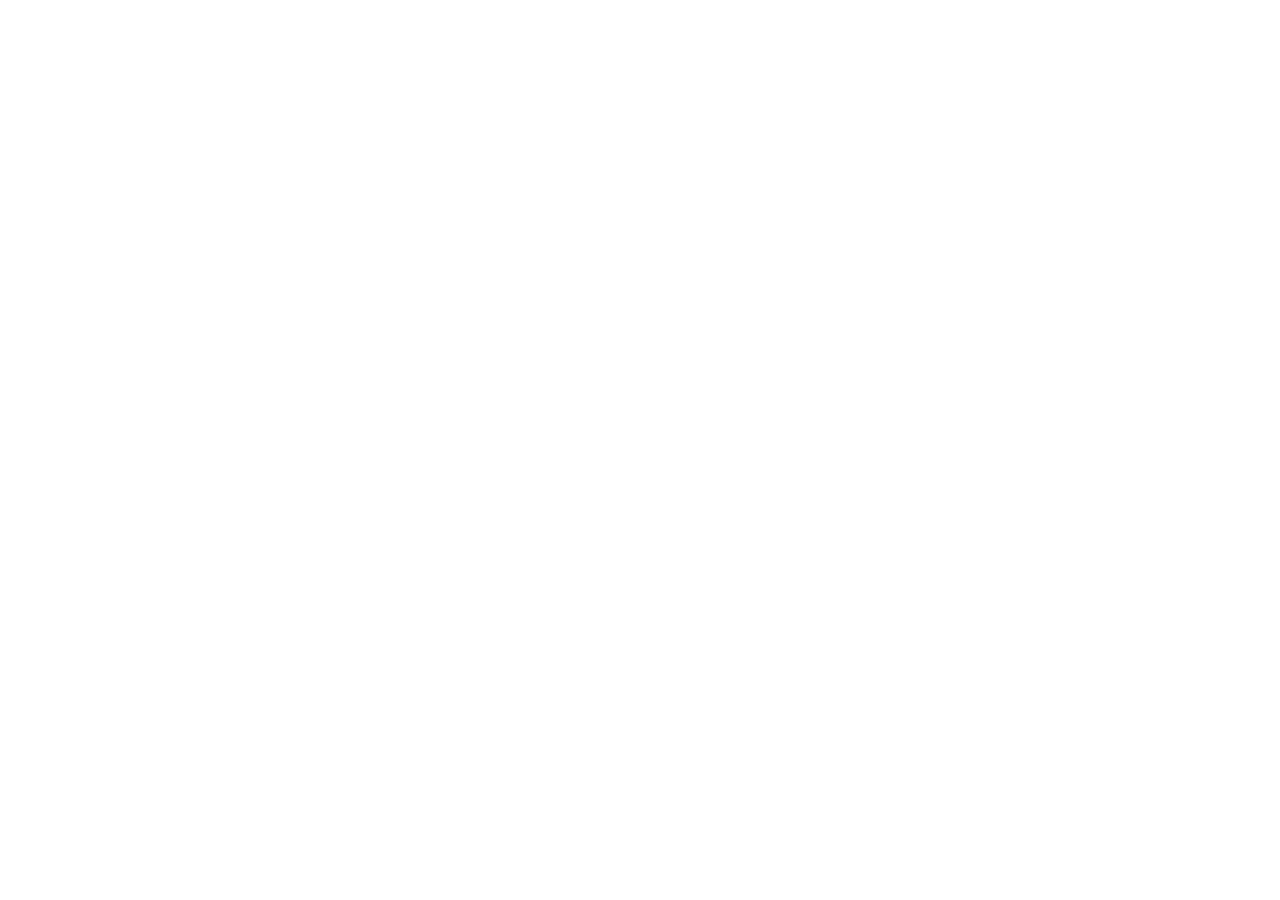
==== ex13_projeto_imovi/index.html @ e79f76c6 "Commit inicial. Inicializando o uso de bootstrap." ====
<!DOCTYPE html>
<html lang="pt-br">
  <head>
    <meta charset="UTF-8" />
    <meta http-equiv="X-UA-Compatible" content="IE=edge" />
    <meta name="viewport" content="width=device-width, initial-scale=1.0" />
    <title>iMovi</title>
    <link rel="shortcut icon" href="img/favicon.ico" type="image/x-icon" />
    <!-- Google fonts Lato -->
    <link rel="preconnect" href="https://fonts.googleapis.com" />
    <link rel="preconnect" href="https://fonts.gstatic.com" crossorigin />
    <link
      href="https://fonts.googleapis.com/css2?family=Lato:ital,wght@0,100;0,300;0,400;0,700;0,900;1,100;1,300;1,400;1,700;1,900&display=swap"
      rel="stylesheet"
    />
    <!-- CSS Bootstrap -->
    <link
      href="https://cdn.jsdelivr.net/npm/bootstrap@5.0.2/dist/css/bootstrap.min.css"
      rel="stylesheet"
      integrity="sha384-EVSTQN3/azprG1Anm3QDgpJLIm9Nao0Yz1ztcQTwFspd3yD65VohhpuuCOmLASjC"
      crossorigin="anonymous"
    />
    <!-- Bootstrap Icons -->
    <link
      rel="stylesheet"
      href="https://cdn.jsdelivr.net/npm/bootstrap-icons@1.5.0/font/bootstrap-icons.css"
    />
    <!-- CSS do projeto -->
    <link rel="stylesheet" href="css/styles.css" />
    <!-- JavaScript Bootstrap -->
    <script
      src="https://cdn.jsdelivr.net/npm/bootstrap@5.0.2/dist/js/bootstrap.bundle.min.js"
      integrity="sha384-MrcW6ZMFYlzcLA8Nl+NtUVF0sA7MsXsP1UyJoMp4YLEuNSfAP+JcXn/tWtIaxVXM"
      crossorigin="anonymous"
    ></script>
  </head>
  <body>
    

    <!-- 1ª Digitação (Aqui) -->

   
  </body>
</html>
---- ex13_projeto_imovi/css/styles.css ----
/* 2ª Digitação (Aqui) */
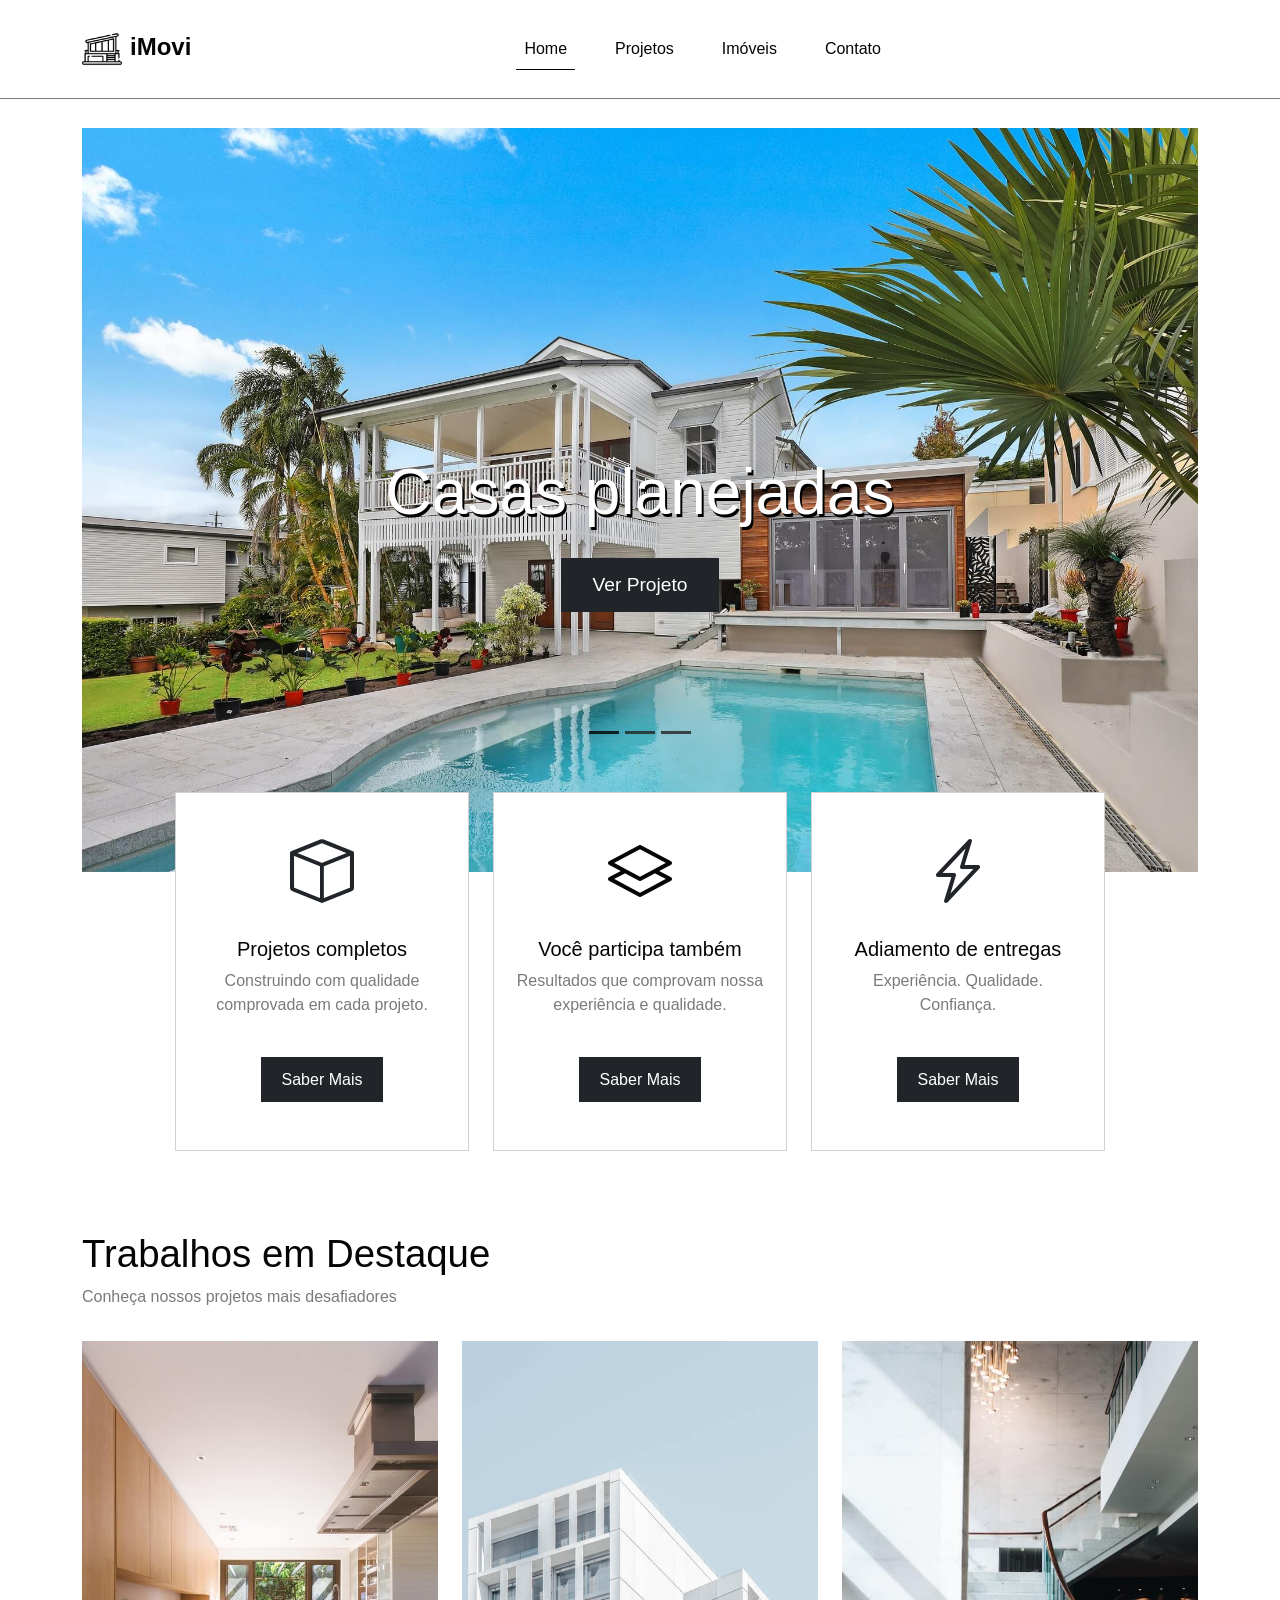
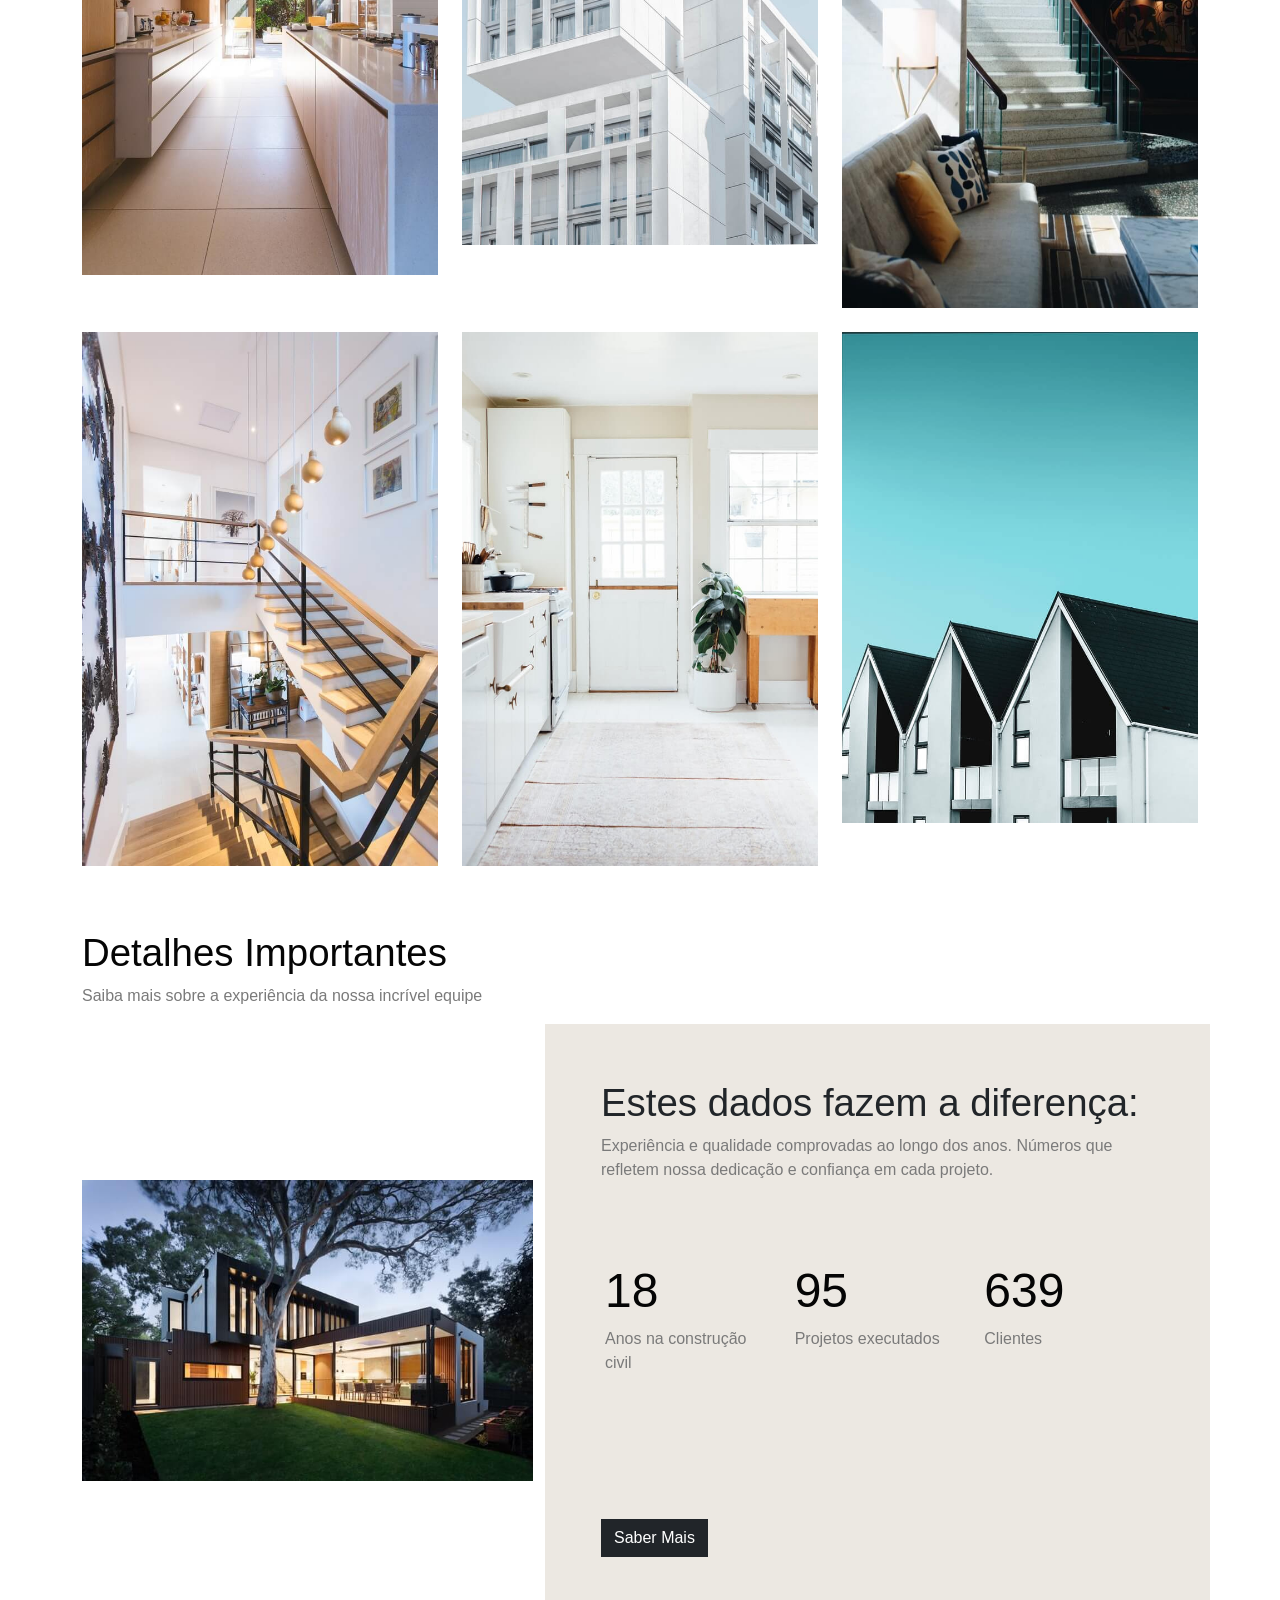
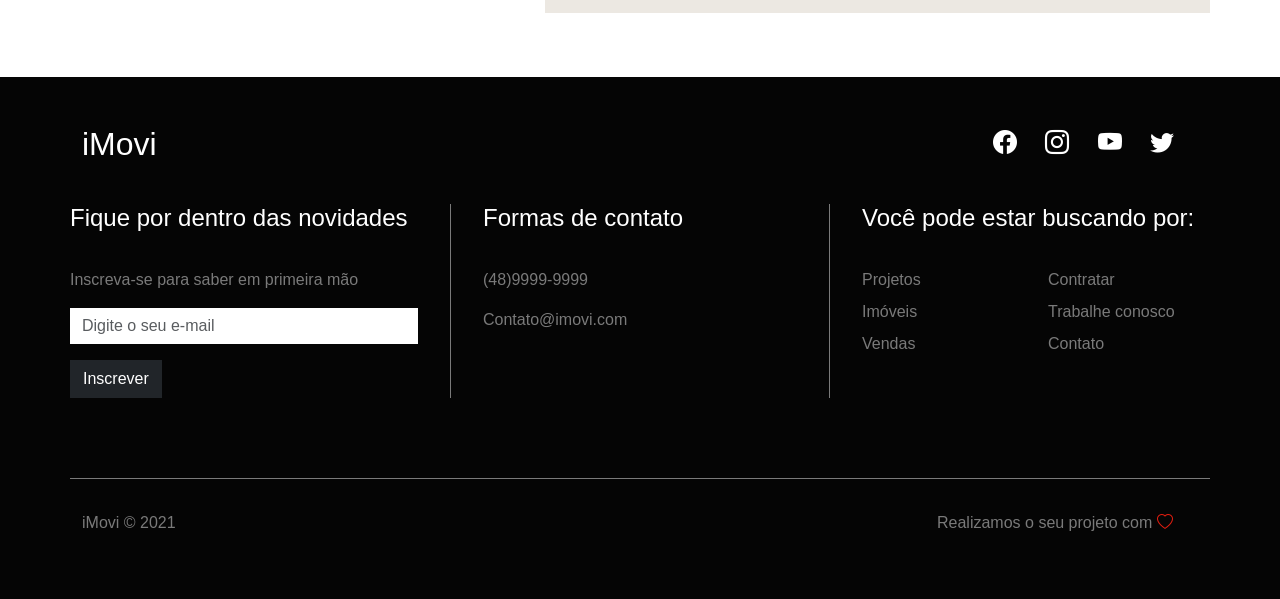
==== commit 201e5130: "Bootstrap_base" ====
--- a/ex13_projeto_imovi/index.html
+++ b/ex13_projeto_imovi/index.html
@@ -35,10 +35,336 @@
     ></script>
   </head>
   <body>
-    
-
-    <!-- 1ª Digitação (Aqui) -->
-
-   
+    <!-- NAVBAR -->
+    <nav class="navbar navbar-expand-lg fixed-top bg-primary-color" id="navbar">
+      <div class="container py-3">
+        <a class="navbar-brand" href="#">
+          <img src="img/imovi-icon.png" alt="iMovi" />
+          <span>iMovi</span>
+        </a>
+        <button 
+          class="navbar-toggler"
+          type="button"
+          data-bs-toggle="collapse"
+          data-bs-target="#navbar-items"
+          aria-controls="navbar-items"
+          aria-expanded="false"
+          aria-label="Toggle navigation"
+        >
+          <i class="bi bi-list"></i>
+        </button>
+        <div class="collapse navbar-collapse" id="navbar-items">
+          <ul class="navbar-nav me-auto mb-2 mb-lg-0">
+            <li class="nav-item">
+              <a class="nav-link active" aria-current="page" href="#">Home</a>
+            </li>
+            <li class="nav-item">
+              <a class="nav-link" href="#">Projetos</a>
+            </li>
+            <li class="nav-item">
+              <a class="nav-link" href="#">Imóveis</a>
+            </li>
+            <li class="nav-item">
+              <a class="nav-link" href="#">Contato</a>
+            </li>
+          </ul>
+        </div>
+      </div>
+    </nav>
+    <!-- SLIDER -->
+    <div class="container" id="slider-container">
+      <div id="slider" class="carousel slide" data-bs-ride="carousel">
+        <div class="carousel-indicators">
+          <button
+            type="button"
+            data-bs-target="#slider"
+            data-bs-slide-to="0"
+            class="active"
+            aria-current="true"
+            aria-label="Slide 1"
+          ></button>
+          <button
+            type="button"
+            data-bs-target="#slider"
+            data-bs-slide-to="1"
+            aria-label="Slide 2"
+          ></button>
+          <button
+            type="button"
+            data-bs-target="#slider"
+            data-bs-slide-to="2"
+            aria-label="Slide 3"
+          ></button>
+        </div>
+        <div class="carousel-inner">
+          <div class="carousel-item active">
+            <img src="img/banner-1.jpg" class="d-block w-100" alt="Casa 1" />
+            <div class="carousel-caption">
+              <h5>Casas planejadas</h5>
+              <a href="#" class="btn btn-dark">Ver Projeto</a>
+            </div>
+          </div>
+          <div class="carousel-item">
+            <img src="img/banner-2.jpg" class="d-block w-100" alt="Casa 2" />
+            <div class="carousel-caption">
+              <h5>Projetos Complexos</h5>
+              <a href="#" class="btn btn-dark">Ver Projeto</a>
+            </div>
+          </div>
+          <div class="carousel-item">
+            <img src="img/banner-3.jpg" class="d-block w-100" alt="Casa 3" />
+            <div class="carousel-caption">
+              <h5>Projetos Inovadores</h5>
+              <a href="#" class="btn btn-dark">Ver Projeto</a>
+            </div>
+          </div>
+        </div>
+        <button
+          class="carousel-control-prev"
+          type="button"
+          data-bs-target="#slider"
+          data-bs-slide="prev"
+        >
+          <i class="bi bi-chevron-compact-left"></i>
+          <span class="visually-hidden">Previous</span>
+        </button>
+        <button
+          class="carousel-control-next"
+          type="button"
+          data-bs-target="#slider"
+          data-bs-slide="next"
+        >
+          <i class="bi bi-chevron-compact-right"></i>
+          <span class="visually-hidden">Next</span>
+        </button>
+      </div>
+      <div class="col-12 col-md-10 offset-md-1" id="mini-banners">
+        <div class="row">
+          <div class="col-12 col-md-4">
+            <div class="card text-center">
+              <i class="bi bi-box bg-primary-color"></i>
+              <div class="card-body">
+                <h5 class="card-title primary-color">Projetos completos</h5>
+                <p class="card-text secondary-color">
+               Construindo com qualidade comprovada em cada projeto.
+                </p>
+                <a href="#" class="btn btn-dark">Saber Mais</a>
+              </div>
+            </div>
+          </div>
+          <div class="col-12 col-md-4">
+            <div class="card text-center">
+              <i class="bi bi-layers primary-color"></i>
+              <div class="card-body">
+                <h5 class="card-title primary-color">Você participa também</h5>
+                <p class="card-text secondary-color">
+                 Resultados que comprovam nossa experiência e qualidade.
+                </p>
+                <a href="#" class="btn btn-dark">Saber Mais</a>
+              </div>
+            </div>
+          </div>
+          <div class="col-12 col-md-4">
+            <div class="card text-center">
+              <i class="bi bi-lightning-charge"></i>
+              <div class="card-body primary-color">
+                <h5 class="card-title primary-color">
+                  Adiamento de entregas
+                </h5>
+                <p class="card-text secondary-color">
+                  Experiência. Qualidade. Confiança.
+                </p>
+                <a href="#" class="btn btn-dark">Saber Mais</a>
+              </div>
+            </div>
+          </div>
+        </div>
+      </div>
+    </div>
+    <!-- DESTAQUES -->
+    <div class="container" id="featured-container">
+      <div class="col-12">
+        <h2 class="title primary-color">Trabalhos em Destaque</h2>
+        <p class="subtitle secondary-color">
+          Conheça nossos projetos mais desafiadores
+        </p>
+      </div>
+      <div class="col-12" id="featured-images">
+        <div class="row g-4">
+          <div class="col-12 col-md-4">
+            <img src="img/project-1.jpg" alt="projeto 1" class="img-fluid" />
+            <div class="banner-content">
+              <p class="secondary-color">Categoria</p>
+              <h3>Nome do Projeto</h3>
+            </div>
+          </div>
+          <div class="col-12 col-md-4">
+            <img src="img/project-2.jpg" alt="projeto 2" class="img-fluid" />
+            <div class="banner-content">
+              <p class="secondary-color">Categoria</p>
+              <h3>Nome do Projeto</h3>
+            </div>
+          </div>
+          <div class="col-12 col-md-4">
+            <img src="img/project-3.jpg" alt="projeto 3" class="img-fluid" />
+            <div class="banner-content">
+              <p class="secondary-color">Categoria</p>
+              <h3>Nome do Projeto</h3>
+            </div>
+          </div>
+          <div class="col-12 col-md-4">
+            <img src="img/project-4.jpg" alt="projeto 4" class="img-fluid" />
+            <div class="banner-content">
+              <p class="secondary-color">Categoria</p>
+              <h3>Nome do Projeto</h3>
+            </div>
+          </div>
+          <div class="col-12 col-md-4">
+            <img src="img/project-5.jpg" alt="projeto 5" class="img-fluid" />
+            <div class="banner-content">
+              <p class="secondary-color">Categoria</p>
+              <h3>Nome do Projeto</h3>
+            </div>
+          </div>
+          <div class="col-12 col-md-4">
+            <img src="img/project-6.jpg" alt="projeto 6" class="img-fluid" />
+            <div class="banner-content">
+              <p class="secondary-color">Categoria</p>
+              <h3>Nome do Projeto</h3>
+            </div>
+          </div>
+        </div>
+      </div>
+    </div>
+    <!-- INFO -->
+    <div class="container" id="info-container">
+      <div class="col-12">
+        <h2 class="title primary-color">Detalhes Importantes</h2>
+        <p class="subtitle secondary-color">
+          Saiba mais sobre a experiência da nossa incrível equipe
+        </p>
+      </div>
+      <div class="col-12">
+        <div class="row">
+          <div class="col-12 col-md-5" id="info-banner">
+            <img src="img/infobanner.jpg" alt="Informações" class="img-fluid" />
+          </div>
+          <div class="col-12 col-md-7 bg-secondary-color" id="info-content">
+            <div class="row">
+              <div class="col-12">
+                <h2 class="title">Estes dados fazem a diferença:</h2>
+                <p class="subtitle secondary-color">
+               Experiência e qualidade comprovadas ao longo dos anos.
+                Números que refletem nossa dedicação e confiança em cada projeto.
+                </p>
+              </div>
+              <div class="col-12" id="info-numbers">
+                <div class="row">
+                  <div class="col-4">
+                    <h3 class="primary-color">18</h3>
+                    <p class="secondary-color">Anos na construção civil</p>
+                  </div>
+                  <div class="col-4">
+                    <h3 class="primary-color">95</h3>
+                    <p class="secondary-color">Projetos executados</p>
+                  </div>
+                  <div class="col-4">
+                    <h3 class="primary-color">639</h3>
+                    <p class="secondary-color">Clientes</p>
+                  </div>
+                </div>
+              </div>
+              <div class="col-12">
+                <a class="btn btn-dark">Saber Mais</a>
+              </div>
+            </div>
+          </div>
+        </div>
+      </div>
+    </div>
+    <!-- FOOTER -->
+    <footer class="container-fluid bg-dark-color" id="footer">
+      <div class="container">
+        <div class="row">
+          <!-- FOOTER TOP -->
+          <div class="col-12" id="footer-top">
+            <div class="row justify-content-between">
+              <div class="col-4">
+                <h2>
+                  iMovi
+                </h2>
+              </div>
+              <div class="col-4" id="social-icons">
+                <i class="bi bi-facebook"></i>
+                <i class="bi bi-instagram"></i>
+                <i class="bi bi-youtube"></i>
+                <i class="bi bi-twitter"></i>
+              </div>
+            </div>
+          </div>
+          <!-- FOOTER DETAILS -->
+          <div class="col-12" id="footer-details">
+            <div class="row">
+              <div class="col-12 col-md-4" id="news-container">
+                <h4>Fique por dentro das novidades</h4>
+                <p class="secondary-color">
+                  Inscreva-se para saber em primeira mão
+                </p>
+                <form>
+                  <div class="mb-3">
+                    <input
+                      type="email"
+                      class="form-control"
+                      placeholder="Digite o seu e-mail"
+                    />
+                  </div>
+                  <button class="btn btn-dark">Inscrever</button>
+                </form>
+              </div>
+              <div class="col-12 col-md-4" id="contact-container">
+                <h4>Formas de contato</h4>
+                <p class="secondary-color">(48)9999-9999</p>
+                <p class="secondary-color">Contato@imovi.com</p>
+              </div>
+              <div class="col-12 col-md-4" id="links-container">
+                <div class="row">
+                  <h4>Você pode estar buscando por:</h4>
+                  <div class="col-6">
+                    <ul class="list-unstyled">
+                      <li><a href="#" class="secondary-color">Projetos</a></li>
+                      <li><a href="#" class="secondary-color">Imóveis</a></li>
+                      <li><a href="#" class="secondary-color">Vendas</a></li>
+                    </ul>
+                  </div>
+                  <div class="col-6">
+                    <ul class="list-unstyled">
+                      <li><a href="#" class="secondary-color">Contratar</a></li>
+                      <li>
+                        <a href="#" class="secondary-color">Trabalhe conosco</a>
+                      </li>
+                      <li><a href="#" class="secondary-color">Contato</a></li>
+                    </ul>
+                  </div>
+                </div>
+              </div>
+            </div>
+          </div>
+          <!-- FOOTER BOTTOM -->
+          <div class="col-12" id="footer-bottom">
+            <div class="row justify-content-between">
+              <div class="col-12 col-md-3">
+                <p class="secondary-color">iMovi &copy; 2021</p>
+              </div>
+              <div class="col-12 col-md-3">
+                <p class="secondary-color">
+                  Realizamos o seu projeto com
+                  <i class="bi bi-heart"></i>
+                </p>
+              </div>
+            </div>
+          </div>
+        </div>
+      </div>
+    </footer>
   </body>
 </html>
--- a/ex13_projeto_imovi/css/styles.css
+++ b/ex13_projeto_imovi/css/styles.css
@@ -1 +1,337 @@
-/* 2ª Digitação (Aqui) */+/* 2ª Digitação (Aqui) */
+* {
+    font-family: 'Lato', sans-serif;
+}
+
+.bg-primary-color {
+    background-color: #fff;
+}
+
+.bg-secondary-color {
+    background-color: #ece8e2;
+}
+
+.bg-dark-color {
+    background-color: #050505;
+}
+
+.primary-color {
+    color: #050505;
+}
+
+.secondary-color {
+    color: #7a7a7a;
+}
+
+/* NAVBAR */
+#navbar {
+    border-bottom: 1px solid #7a7a7a;
+}
+
+#navbar a {
+    color: #050505;
+}
+
+#navbar a:hover {
+    color: #7a7a7a;
+}
+
+#navbar .active {
+    border-bottom: 1px solid #050505;
+}
+
+.navbar-brand {
+    display: flex;
+}
+
+.navbar-brand img {
+    width: 40px;
+}
+
+.navbar-brand span {
+    font-weight: 700;
+    font-size: 1.5rem;
+    margin-left: 0.5rem;
+}
+
+#navbar-items .navbar-nav {
+    display: flex;
+    justify-content: center;
+    width: 100%;
+}
+
+#navbar-items .nav-item {
+    margin: 0 1em;
+}
+
+/* SLIDER */
+#slider {
+    margin-top: 8em;
+    margin-bottom: 1em;
+}
+
+#slider .carousel-caption {
+    bottom: 3em;
+}
+
+#slider .carousel-caption h5 {
+    font-size: 2.5em;
+    text-shadow: #000 2px 2px;
+}
+
+.btn {
+    border-radius: 0;
+}
+
+#slider .btn {
+    padding: 0.3em 0.8em;
+    font-size: 1em;
+    margin-top: 1em;
+}
+
+.carousel-control-prev,
+.carousel-control-next {
+    opacity: 0.7;
+}
+
+.carousel-control-prev i,
+.carousel-control-next {
+    opacity: 0.7;
+}
+
+.carousel-indicators [data-bs-target] {
+    background-color: #222;
+    opacity: 0.8;
+}
+
+.carousel-indicators .active {
+    background-color: #000;
+}
+
+@media (min-width: 768px) {
+    #slider .carousel-caption {
+        bottom: 15em;
+    }
+    #slider .carousel-caption h5 {
+        font-size: 4em;
+        text-shadow: #000 2px 3px;
+    }
+    #slider .btn {
+        padding: 0.6em 1.6em;
+        font-size: 1.2em;
+        margin-top: 1em;
+    }
+    .carousel-indicators {
+        bottom: 7em;
+    }
+}
+
+/* MINI BANNERS */
+#mini-banners {
+    margin-bottom: 4em;
+}
+
+#mini-banners .card {
+    padding: 2em 0.3em;
+    border-radius: 0;
+}
+
+#mini-banners i {
+    font-size: 4em;
+}
+
+#mini-banners .card-tittle {
+    margin-bottom: 1.5em;
+}
+
+#mini-banners .btn {
+    margin-top: 1.5em;
+    padding: 0.6em 1.2em;
+}
+
+#mini-banners .card {
+    margin-bottom: 1em;
+}
+
+@media (min-width: 768px) {
+    #mini-banners {
+        margin-top: -6em;
+    }
+}
+
+/* DESTAQUES */
+#featured-container {
+    margin-bottom: 4em;
+}
+
+.tittle {
+    font-size: 1.75em;
+    margin-bottom: 0.4em;
+    position: relative;
+}
+
+.tittle:before {
+    width: 75px;
+    border-top: 4px solid #7a7a7a;
+    content: '';
+    position: absolute;
+    bottom: 2em;
+}
+
+#featured-images {
+    margin-top: 2em;
+}
+
+#featured-images .col-md-4 {
+    position: relative;
+    cursor: pointer;
+}
+
+#featured-images .col-md-4:hover > .banner-content {
+    opacity: 0.8;
+}
+
+#featured-images .banner-content {
+    position: absolute;
+    top: 0;
+    left: 0;
+    height: 100%;
+    width: 100%;
+    background-color: #fff;
+    display: flex;
+    align-items: center;
+    justify-content: center;
+    flex-direction: column;
+    opacity: 0.6;
+    transition: 0.5s;
+}
+
+@media (min-width: 768px) {
+    .title {
+        font-size: 2.4em;
+    }
+
+    .title:before {
+        bottom: 1.5em;
+    }
+
+    #featured-images .banner-content {
+        opacity: 0;
+    }
+}
+
+/* INFO */
+#info-content {
+    margin-bottom: 4em;
+    padding: 4em 1em;
+}
+
+#info-numbers {
+    margin-bottom: 4em;
+    padding: 4em 1em;
+}
+
+#info-banner {
+    align-items: center;
+    display: flex;
+    margin-bottom: 2.5em;
+}
+
+#info-numbers h3 {
+    font-size: 3em;
+}
+
+@media (min-width: 768px) {
+    #info-content {
+        padding: 3.5em;
+    }
+}
+
+/* FOOTER TOP */
+#footer {
+    padding: 3em 2em;
+}
+
+#footer-top {
+    margin-bottom: 2em;
+}
+
+#footer-top,
+#footer-top i {
+    color: #fff;
+}
+
+#social-icons {
+    text-align: right;
+}
+
+#social-icons i {
+    margin-right: 1em;
+    font-size: 1.5em;
+    cursor: pointer;
+}
+
+#social-icons i:hover {
+    color: #7a7a7a;
+}
+
+/* FOOTER DETAILS */
+#footer-details {
+    margin-bottom: 3em;
+}
+
+#news-container,
+#contact-container,
+#links-container {
+    padding: 0;
+    border: 0;
+    margin-bottom: 2em;
+}
+
+#footer-details h4 {
+    color: #fff;
+    margin-bottom: 1.5em;
+}
+
+#news-container input {
+    border-radius: 0;
+    border: none;
+}
+
+#links-container li {
+    margin-bottom: 0.5em;
+}
+
+#links-container a {
+    text-decoration: none;
+}
+
+#links-container a:hover {
+    color: #fff;
+}
+
+/* FOOTER BOTTOM */
+#footer-bottom {
+    border-top: 1px solid #7a7a7a;
+    padding-top: 2em;
+}
+
+#footer-bottom i {
+    color: #e61e10;
+}
+
+@media (min-width: 768px) {
+    #news-container {
+        padding-right: 2em;
+    }
+
+    #contact-container {
+        padding: 0 2em;
+        border-left: 1px solid #7a7a7a;
+        border-right: 1px solid #7a7a7a;
+    }
+
+    #links-container {
+        padding-left: 2em;
+    }
+}
